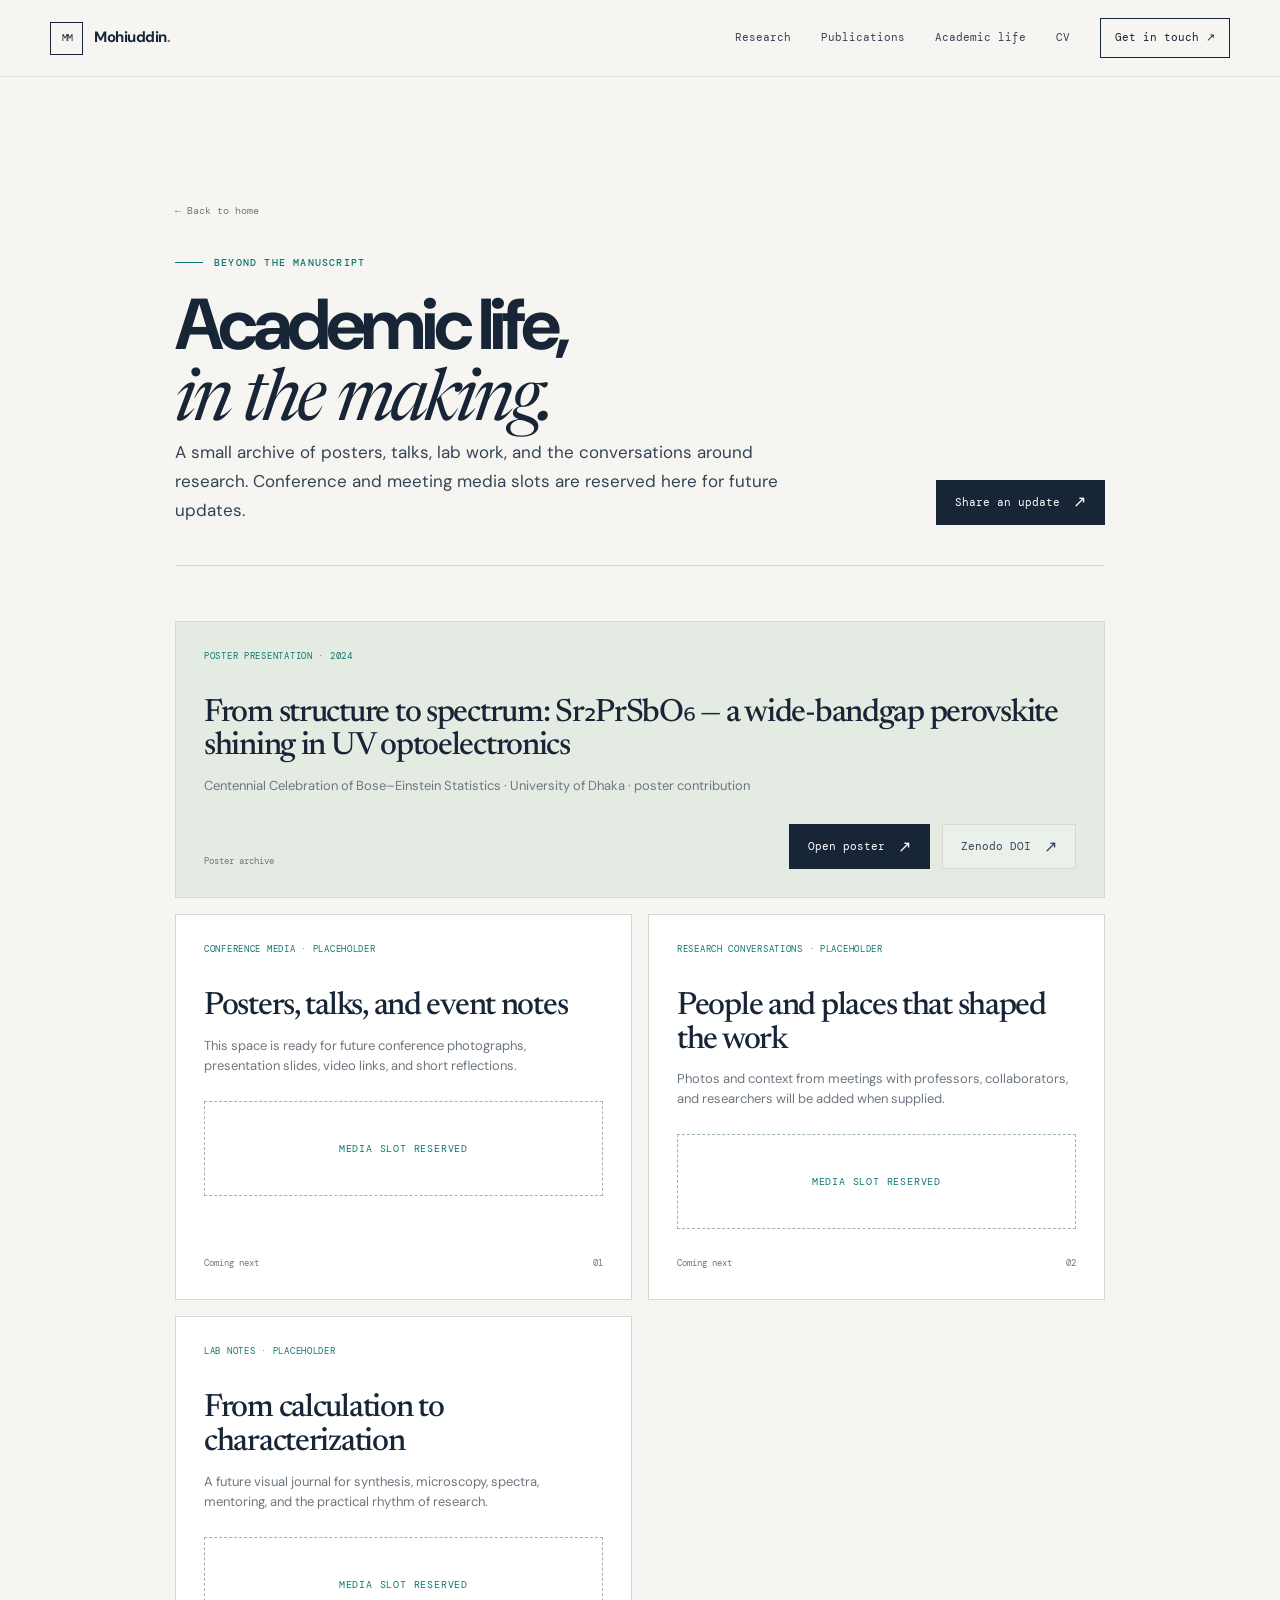
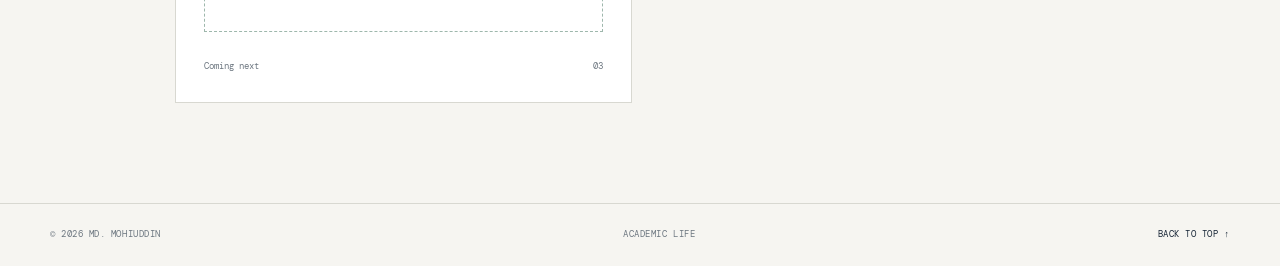
==== academic-life/index.html @ ebc0ea1c "Publish academic personal website" ====
<!doctype html>
<html lang="en">
<head><meta charset="utf-8"><meta name="viewport" content="width=device-width, initial-scale=1"><meta name="description" content="Academic life, poster presentations, talks, and future conference media for Md. Mohiuddin."><title>Academic Life | Md. Mohiuddin</title><link rel="stylesheet" href="../css/style.css"></head>
<body>
  <header class="site-header"><div class="container nav-wrap"><a class="brand" href="../"><span class="brand-mark">MM</span><span class="brand-name">Mohiuddin<span class="brand-dot">.</span></span></a><button class="menu-toggle" type="button" aria-expanded="false" aria-controls="site-nav"><span></span><span></span><span></span><b class="sr-only">Open navigation</b></button><nav id="site-nav" class="site-nav" aria-label="Primary navigation"><a href="../#research">Research</a><a href="../#publications">Publications</a><a href="./">Academic life</a><a href="../cv/">CV</a><a class="nav-contact" href="../#contact">Get in touch <span>↗</span></a></nav></div></header>
  <main class="subpage-container">
    <a class="back-link" href="../">← Back to home</a>
    <header class="subpage-header life-header"><div><p class="eyebrow"><span class="eyebrow-line"></span>Beyond the manuscript</p><div class="deepdive-content"><h1>Academic life,<br><em>in the making.</em></h1></div><p class="section-lead">A small archive of posters, talks, lab work, and the conversations around research. Conference and meeting media slots are reserved here for future updates.</p></div><a class="button button-dark" href="../#contact">Share an update <span>↗</span></a></header>
    <section class="life-archive">
      <article class="archive-card featured"><p class="archive-label">Poster presentation · 2024</p><h2>From structure to spectrum: Sr₂PrSbO₆ — a wide-bandgap perovskite shining in UV optoelectronics</h2><p>Centennial Celebration of Bose–Einstein Statistics · University of Dhaka · poster contribution</p><div class="archive-bottom"><span>Poster archive</span><div class="button-row" style="margin:0"><a class="button button-dark" href="../assets/papers/poster-sr2prsb06.pdf" target="_blank">Open poster <span>↗</span></a><a class="button button-quiet" href="https://doi.org/10.5281/zenodo.17409885" target="_blank" rel="noreferrer">Zenodo DOI <span>↗</span></a></div></div></article>
      <article class="archive-card"><p class="archive-label">Conference media · placeholder</p><h2>Posters, talks, and event notes</h2><p>This space is ready for future conference photographs, presentation slides, video links, and short reflections.</p><div class="placeholder-media">Media slot reserved</div><div class="archive-bottom"><span>Coming next</span><span>01</span></div></article>
      <article class="archive-card"><p class="archive-label">Research conversations · placeholder</p><h2>People and places that shaped the work</h2><p>Photos and context from meetings with professors, collaborators, and researchers will be added when supplied.</p><div class="placeholder-media">Media slot reserved</div><div class="archive-bottom"><span>Coming next</span><span>02</span></div></article>
      <article class="archive-card"><p class="archive-label">Lab notes · placeholder</p><h2>From calculation to characterization</h2><p>A future visual journal for synthesis, microscopy, spectra, mentoring, and the practical rhythm of research.</p><div class="placeholder-media">Media slot reserved</div><div class="archive-bottom"><span>Coming next</span><span>03</span></div></article>
    </section>
  </main>
  <footer class="site-footer"><div class="container footer-wrap"><span>© 2026 Md. Mohiuddin</span><span>Academic life</span><a href="../#top">Back to top ↑</a></div></footer><script src="../js/site.js"></script>
</body></html>
---- css/style.css ----
@import url('https://fonts.googleapis.com/css2?family=DM+Mono:wght@400;500&family=DM+Sans:wght@400;500;600;700&family=Newsreader:opsz,wght@6..72,400;6..72,500;6..72,600&display=swap');

:root{--ink:#172536;--ink-soft:#334457;--paper:#f6f5f1;--white:#fff;--sand:#eee9de;--sage:#e3ebe2;--line:#d8d8d1;--muted:#6d7780;--teal:#0f766e;--teal-soft:#d9ece8;--orange:#bc6337;--blue:#5179a9;--serif:'Newsreader',Georgia,serif;--sans:'DM Sans',Arial,sans-serif;--mono:'DM Mono',monospace;--max:1180px;--ease:cubic-bezier(.2,.8,.2,1)}
*{box-sizing:border-box;margin:0;padding:0}html{scroll-behavior:smooth;background:var(--paper)}body{font-family:var(--sans);color:var(--ink);line-height:1.55;background:var(--paper);overflow-x:hidden}img{display:block;max-width:100%}a{color:inherit}button{font:inherit}.container{width:min(var(--max),calc(100% - 56px));margin-inline:auto}.sr-only{position:absolute;width:1px;height:1px;padding:0;margin:-1px;overflow:hidden;clip:rect(0,0,0,0);white-space:nowrap;border:0}.site-noise{position:fixed;inset:0;pointer-events:none;opacity:.024;z-index:10;background-image:url("data:image/svg+xml,%3Csvg viewBox='0 0 160 160' xmlns='http://www.w3.org/2000/svg'%3E%3Cfilter id='n'%3E%3CfeTurbulence type='fractalNoise' baseFrequency='.85' numOctaves='2' stitchTiles='stitch'/%3E%3C/filter%3E%3Crect width='100%25' height='100%25' filter='url(%23n)' opacity='.24'/%3E%3C/svg%3E")}
.site-header{position:sticky;top:0;z-index:20;background:rgba(246,245,241,.88);backdrop-filter:blur(16px);border-bottom:1px solid rgba(23,37,54,.1)}.nav-wrap{height:76px;display:flex;align-items:center;justify-content:space-between}.brand{display:inline-flex;align-items:center;gap:11px;text-decoration:none}.brand-mark{display:grid;place-items:center;width:33px;height:33px;border:1px solid var(--ink);font-family:var(--mono);font-size:10px;letter-spacing:-1px}.brand-name{font-size:15px;font-weight:700;letter-spacing:-.03em}.brand-dot{color:var(--orange)}.site-nav{display:flex;align-items:center;gap:30px;font-family:var(--mono);font-size:11px;color:var(--ink-soft)}.site-nav a{text-decoration:none;transition:color .2s ease}.site-nav a:hover{color:var(--teal)}.site-nav .nav-contact{padding:10px 14px;border:1px solid var(--ink);color:var(--ink);background:transparent}.site-nav .nav-contact:hover{background:var(--ink);color:var(--white)}.menu-toggle{display:none;background:none;border:0;width:35px;height:35px;cursor:pointer}.menu-toggle span{display:block;width:20px;height:1px;background:var(--ink);margin:5px auto}
.section-pad{padding:120px 0}.hero{padding-top:92px;padding-bottom:90px;min-height:calc(100vh - 76px);display:flex;align-items:center;background:radial-gradient(circle at 75% 20%,rgba(15,118,110,.09),transparent 31%),var(--paper)}.hero-grid{display:grid;grid-template-columns:minmax(0,1.08fr) minmax(340px,.75fr);gap:100px;align-items:center}.eyebrow{display:flex;align-items:center;gap:11px;font-family:var(--mono);font-size:10px;letter-spacing:.12em;text-transform:uppercase;color:var(--teal);font-weight:500}.eyebrow-line{display:inline-block;width:28px;height:1px;background:currentColor}.hero h1{font-size:clamp(52px,6.5vw,92px);line-height:.96;letter-spacing:-.065em;font-weight:600;margin:23px 0 28px;max-width:730px}.hero h1 em,.section-intro h2 em,.section-heading h2 em,.result-copy h2 em,.life-copy h2 em,.contact-card h2 em,.deepdive-content h1 em{font-family:var(--serif);font-weight:400;letter-spacing:-.05em}.hero-lead{font-size:18px;line-height:1.7;color:var(--ink-soft);max-width:610px}.availability{display:flex;align-items:center;gap:9px;margin-top:23px;font-family:var(--mono);font-size:11px;color:var(--teal);max-width:600px}.status-dot{width:7px;height:7px;border-radius:50%;background:var(--teal);box-shadow:0 0 0 5px var(--teal-soft);margin-left:4px}.button-row{display:flex;gap:12px;align-items:center;flex-wrap:wrap;margin-top:35px}.button{display:inline-flex;align-items:center;justify-content:center;gap:13px;padding:13px 18px;border:1px solid transparent;text-decoration:none;font-family:var(--mono);font-size:11px;transition:all .25s var(--ease);cursor:pointer}.button span{font-size:16px;line-height:0}.button-dark{background:var(--ink);color:var(--white);border-color:var(--ink)}.button-dark:hover{background:var(--teal);border-color:var(--teal);transform:translateY(-2px)}.button-quiet{border-color:var(--line);color:var(--ink-soft);background:rgba(255,255,255,.25)}.button-quiet:hover{border-color:var(--ink);transform:translateY(-2px)}.button-outline-light{border-color:rgba(255,255,255,.45);color:#fff}.button-outline-light:hover{background:#fff;color:var(--ink)}.hero-footnote{margin-top:54px;display:flex;align-items:center;gap:12px;font-family:var(--mono);font-size:10px;color:var(--muted);max-width:550px}.hero-footnote>span:first-child{color:var(--orange)}.rule{height:1px;width:48px;background:var(--line)}.hero-visual{position:relative;max-width:410px;justify-self:end}.portrait-frame{position:relative;padding:16px 16px 0;background:var(--sand);transform:rotate(2deg);box-shadow:24px 24px 0 rgba(188,99,55,.12)}.portrait-frame img{width:100%;aspect-ratio:4/5;object-fit:cover;object-position:50% 25%;filter:saturate(.78);mix-blend-mode:multiply}.portrait-kicker{position:absolute;top:0;left:0;right:0;height:43px;padding:13px 16px;display:flex;justify-content:space-between;align-items:center;font-family:var(--mono);font-size:10px;color:var(--ink-soft)}.portrait-caption{display:flex;justify-content:space-between;align-items:baseline;gap:15px;padding:18px 2px 19px;color:var(--ink)}.portrait-caption strong{font-family:var(--serif);font-weight:500;font-size:25px;letter-spacing:-.04em}.portrait-caption span{font-family:var(--mono);font-size:9px;color:var(--muted);text-transform:uppercase;letter-spacing:.08em}.hero-stamp{position:absolute;right:-42px;bottom:26px;display:flex;flex-direction:column;gap:5px;padding:13px 11px;border:1px solid var(--ink);background:var(--paper);font-family:var(--mono);font-size:9px;line-height:1.2;transform:rotate(-7deg)}
.proof-strip{border-top:1px solid var(--line);border-bottom:1px solid var(--line);background:#f0efe9}.proof-grid{display:grid;grid-template-columns:repeat(4,1fr)}.proof-item{min-height:116px;padding:25px 18px;display:flex;align-items:center;gap:16px;border-right:1px solid var(--line)}.proof-item:first-child{border-left:1px solid var(--line)}.proof-item strong{font-family:var(--serif);font-size:37px;font-weight:500;letter-spacing:-.06em;color:var(--orange)}.proof-item span{font-family:var(--mono);font-size:10px;line-height:1.55;text-transform:uppercase;letter-spacing:.04em;color:var(--muted)}
.section-paper{background:var(--paper)}.section-intro{display:grid;grid-template-columns:.44fr 1fr;gap:40px;align-items:start}.section-intro h2,.section-heading h2,.result-copy h2,.life-copy h2,.contact-card h2{font-size:clamp(39px,4.7vw,64px);line-height:.98;letter-spacing:-.065em;font-weight:600;margin-bottom:26px}.section-lead{font-size:17px;line-height:1.7;color:var(--ink-soft);max-width:650px}.focus-grid{display:grid;grid-template-columns:1.2fr .9fr .9fr;gap:16px;margin-top:60px}.focus-card{position:relative;min-height:360px;padding:27px;background:var(--white);border:1px solid var(--line);display:flex;flex-direction:column;justify-content:space-between;overflow:hidden;transition:transform .3s var(--ease),box-shadow .3s ease}.focus-card:hover,.publication-card:hover,.life-card:hover{transform:translateY(-5px);box-shadow:0 18px 40px rgba(23,37,54,.08)}.focus-card-wide{background:var(--teal-soft);grid-column:span 1}.focus-card-sage{background:var(--sage)}.focus-index{font-family:var(--mono);font-size:10px;color:var(--orange)}.card-kicker{font-family:var(--mono);font-size:10px;letter-spacing:.08em;text-transform:uppercase;color:var(--teal);margin-bottom:13px}.focus-card h3{font-family:var(--serif);font-size:31px;line-height:1.03;letter-spacing:-.04em;font-weight:500;max-width:410px;margin-bottom:18px}.focus-card p:not(.card-kicker){font-size:14px;line-height:1.65;color:var(--ink-soft);max-width:410px}.text-link{display:inline-flex;align-items:center;gap:10px;width:max-content;margin-top:25px;font-family:var(--mono);font-size:10px;color:var(--ink);text-decoration:none;border-bottom:1px solid var(--ink);padding-bottom:5px}.text-link span{font-size:14px}.text-link:hover{color:var(--teal);border-color:var(--teal)}.focus-orbit{position:absolute;right:-15px;bottom:-20px;width:170px;height:170px;border:1px solid rgba(15,118,110,.35);border-radius:50%;font-family:var(--mono);font-size:10px;color:var(--teal)}.focus-orbit:before,.focus-orbit:after{content:'';position:absolute;inset:22px;border:1px dashed rgba(15,118,110,.4);border-radius:50%}.focus-orbit:after{inset:50px}.focus-orbit span{position:absolute}.focus-orbit span:nth-child(1){top:25px;left:16px}.focus-orbit span:nth-child(2){right:12px;top:74px}.focus-orbit span:nth-child(3){bottom:23px;left:28px}
.section-ink{background:var(--ink);color:#f5f4ef}.eyebrow-light{color:#9ed6cb}.section-heading{display:flex;align-items:end;justify-content:space-between;gap:30px}.publication-grid{display:grid;grid-template-columns:1.15fr .85fr;gap:17px;margin-top:60px}.publication-card{background:#24374b;border:1px solid rgba(255,255,255,.14);transition:transform .3s var(--ease),box-shadow .3s ease;overflow:hidden;display:flex;flex-direction:column}.publication-card-featured{grid-row:span 2}.pub-image{position:relative;background:#e8ece7;min-height:220px;display:flex;align-items:center;justify-content:center;overflow:hidden}.pub-image img{width:100%;height:100%;object-fit:cover;max-height:310px}.pub-image-tall img{object-position:center 57%}.pub-status{position:absolute;top:14px;right:14px;padding:7px 9px;color:var(--ink);background:#c9e9df;border:1px solid rgba(23,37,54,.16);font-family:var(--mono);font-size:9px;text-transform:uppercase;letter-spacing:.06em}.pub-status-blue{background:#d5e3f2}.pub-status-amber{background:#f0dcc6}.pub-body{padding:25px 26px 27px;display:flex;flex-direction:column;flex:1}.section-ink .card-kicker{color:#9ed6cb}.publication-card h3{font-family:var(--serif);font-size:30px;line-height:1.08;letter-spacing:-.04em;font-weight:500;color:#fff;margin-bottom:14px}.publication-card:not(.publication-card-featured) h3{font-size:25px}.publication-card p:not(.card-kicker){font-size:13px;line-height:1.65;color:#b5c3ce}.pub-meta{display:flex;align-items:center;justify-content:space-between;gap:18px;margin-top:auto;padding-top:22px;font-family:var(--mono);font-size:9px;color:#9eabb8;text-transform:uppercase;letter-spacing:.06em}.pub-meta a{color:#d8f0e9;text-decoration:none}.pub-meta a span{font-size:13px}.publication-card-compact{grid-column:span 1;display:grid;grid-template-columns:90px 1fr;align-items:stretch;background:#1d3044}.publication-card-compact .pub-number{font-family:var(--serif);font-size:65px;color:rgba(216,240,233,.7);display:grid;place-items:center;border-right:1px solid rgba(255,255,255,.1)}.publication-card-compact .pub-body{padding:25px}.publication-card-compact h3{font-size:23px}.publication-card-compact .pub-meta{padding-top:12px}
.result-section{border-bottom:1px solid var(--line)}.result-grid{display:grid;grid-template-columns:.85fr 1.15fr;gap:85px;align-items:center}.result-copy h2{margin-top:22px}.metric-grid{display:grid;grid-template-columns:repeat(3,1fr);gap:15px;margin:38px 0 5px;padding-top:23px;border-top:1px solid var(--line)}.metric-grid strong{display:block;font-family:var(--serif);font-size:35px;line-height:1;color:var(--teal);letter-spacing:-.06em}.metric-grid span{display:block;margin-top:8px;font-family:var(--mono);font-size:9px;line-height:1.45;text-transform:uppercase;color:var(--muted)}.result-figure{margin:0;background:#ebf1eb;border:1px solid var(--line);padding:25px 25px 20px}.image-button{position:relative;border:0;background:transparent;display:block;width:100%;cursor:zoom-in}.image-button img{width:100%;height:auto}.zoom-label{position:absolute;right:10px;bottom:10px;padding:7px 9px;background:rgba(246,245,241,.9);font-family:var(--mono);font-size:9px;color:var(--ink)}.result-figure figcaption{font-family:var(--mono);font-size:9px;line-height:1.5;color:var(--muted);margin-top:16px}.result-figure figcaption span{color:var(--teal)}
.section-sand{background:var(--sand)}.life-grid{display:grid;grid-template-columns:1fr 1fr;gap:100px;align-items:center}.life-copy h2{margin-top:22px}.life-card{background:var(--white);border:1px solid var(--line);padding:30px;transition:transform .3s var(--ease),box-shadow .3s ease}.life-card-top{display:flex;justify-content:space-between;align-items:center;font-family:var(--mono);font-size:10px;text-transform:uppercase;color:var(--muted);letter-spacing:.07em}.life-date{color:var(--orange)}.life-card h3{font-family:var(--serif);font-weight:500;letter-spacing:-.04em;font-size:33px;line-height:1.03;margin:36px 0 15px}.life-card>p{font-size:13px;color:var(--ink-soft)}.life-placeholder{display:flex;align-items:center;gap:15px;margin:32px 0 21px;padding:19px;background:var(--sage);border:1px dashed #a9c5b6}.life-placeholder>span{font-family:var(--serif);font-size:26px;color:var(--teal)}.life-placeholder strong,.life-placeholder small{display:block}.life-placeholder strong{font-family:var(--mono);font-size:11px;text-transform:uppercase}.life-placeholder small{font-size:11px;color:var(--muted);margin-top:4px}
.contact-section{padding-top:100px;padding-bottom:120px;background:var(--paper)}.contact-card{text-align:center;max-width:840px;margin-inline:auto}.contact-card .eyebrow{justify-content:center}.contact-card h2{margin:22px 0 25px}.contact-card>p:not(.eyebrow){font-size:17px;line-height:1.7;color:var(--ink-soft);max-width:650px;margin-inline:auto}.contact-actions{justify-content:center;margin-top:32px}.contact-links{display:flex;justify-content:center;align-items:center;gap:12px;margin-top:35px;font-family:var(--mono);font-size:10px;color:var(--muted)}.contact-links a{text-decoration:none;border-bottom:1px solid transparent}.contact-links a:hover{border-color:var(--ink);color:var(--ink)}.site-footer{border-top:1px solid var(--line);background:var(--paper)}.footer-wrap{display:flex;justify-content:space-between;gap:18px;padding:24px 0;font-family:var(--mono);font-size:9px;color:var(--muted);text-transform:uppercase;letter-spacing:.06em}.footer-wrap a{text-decoration:none;color:var(--ink)}
.reveal{opacity:0;transform:translateY(18px);transition:opacity .7s var(--ease),transform .7s var(--ease)}.reveal.is-visible{opacity:1;transform:none}.reveal-delay{transition-delay:.12s}.reveal-delay-1{transition-delay:.08s}.reveal-delay-2{transition-delay:.15s}.reveal-delay-3{transition-delay:.22s}.lightbox{position:fixed;inset:0;z-index:50;background:rgba(15,27,39,.92);display:grid;place-items:center;padding:30px}.lightbox[hidden]{display:none}.lightbox figure{max-width:min(1100px,95vw);max-height:92vh}.lightbox img{max-height:82vh;width:auto;max-width:100%;margin:auto}.lightbox figcaption{font-family:var(--mono);font-size:10px;color:#d7e7e1;margin-top:12px;text-align:center}.lightbox-close{position:absolute;top:18px;right:24px;border:0;background:none;color:white;font-size:36px;font-weight:300;cursor:pointer}
.subpage-container{width:min(930px,calc(100% - 56px));margin:0 auto;padding:120px 0 100px}.subpage-header{margin-bottom:55px;border-bottom:1px solid var(--line);padding-bottom:40px}.back-link{display:inline-flex;gap:8px;align-items:center;font-family:var(--mono);font-size:10px;text-decoration:none;color:var(--muted);margin-bottom:36px}.back-link:hover{color:var(--teal)}.deepdive-content{font-size:17px;line-height:1.75;color:var(--ink-soft)}.deepdive-content h1{font-size:clamp(44px,6vw,72px);line-height:.98;letter-spacing:-.07em;color:var(--ink);margin:20px 0}.deepdive-content h2{font-family:var(--serif);font-size:38px;line-height:1.05;letter-spacing:-.04em;color:var(--ink);font-weight:500;margin:65px 0 18px}.deepdive-content h3{font-family:var(--mono);font-size:12px;text-transform:uppercase;letter-spacing:.09em;color:var(--teal);margin:42px 0 13px}.deepdive-content p{margin-bottom:20px}.deepdive-content ul{padding-left:22px;margin:18px 0 30px}.deepdive-content li{margin-bottom:8px}.deepdive-content strong{color:var(--ink)}.paper-meta{display:flex;flex-wrap:wrap;gap:8px;margin-top:25px}.paper-meta span{padding:8px 11px;font-family:var(--mono);font-size:9px;text-transform:uppercase;letter-spacing:.06em;border:1px solid var(--line);color:var(--muted)}.paper-abstract{padding:28px 30px;background:var(--sage);border-left:3px solid var(--teal);margin:36px 0 50px;color:var(--ink-soft)}.paper-abstract p{margin:0;font-size:16px}.paper-figure{margin:38px 0;background:var(--white);border:1px solid var(--line);padding:20px}.paper-figure img{width:100%;max-height:670px;object-fit:contain;background:#f9faf8}.paper-figure figcaption{font-family:var(--mono);font-size:10px;line-height:1.6;color:var(--muted);padding:16px 3px 2px}.paper-figure figcaption strong{color:var(--teal);font-weight:500}.highlight-grid{display:grid;grid-template-columns:repeat(3,1fr);gap:12px;margin:28px 0}.highlight{padding:20px;background:var(--paper);border:1px solid var(--line)}.highlight strong{display:block;font-family:var(--serif);font-size:34px;line-height:1;color:var(--orange);letter-spacing:-.06em}.highlight span{display:block;font-family:var(--mono);font-size:9px;line-height:1.45;color:var(--muted);margin-top:8px;text-transform:uppercase}.paper-actions{display:flex;gap:10px;flex-wrap:wrap;margin:30px 0 60px}.section-note{font-family:var(--mono);font-size:10px;color:var(--muted);border-top:1px solid var(--line);padding-top:16px}
.publication-list{display:grid;gap:14px}.publication-row{display:grid;grid-template-columns:82px 1fr;gap:25px;padding:25px;background:var(--white);border:1px solid var(--line)}.publication-row .row-number{font-family:var(--serif);font-size:48px;color:var(--orange);line-height:1}.publication-row h2{font-family:var(--serif);font-size:29px;line-height:1.08;letter-spacing:-.04em;font-weight:500;margin-bottom:10px}.publication-row p{font-size:13px;color:var(--muted)}.publication-row .row-links{display:flex;gap:17px;flex-wrap:wrap;margin-top:18px;font-family:var(--mono);font-size:9px;text-transform:uppercase;color:var(--teal)}.publication-row a{text-decoration:none}.publication-row a:hover{text-decoration:underline}
.life-header{display:flex;justify-content:space-between;gap:40px;align-items:end}.life-header h1{margin-bottom:0}.life-archive{display:grid;grid-template-columns:1fr 1fr;gap:16px}.archive-card{padding:28px;background:var(--white);border:1px solid var(--line);min-height:240px;display:flex;flex-direction:column}.archive-card.featured{grid-column:span 2;background:var(--sage)}.archive-card .archive-label{font-family:var(--mono);font-size:9px;text-transform:uppercase;color:var(--teal);letter-spacing:.08em}.archive-card h2{font-family:var(--serif);font-weight:500;font-size:32px;line-height:1.05;letter-spacing:-.04em;margin:33px 0 12px}.archive-card p{font-size:13px;color:var(--muted)}.archive-card .archive-bottom{margin-top:auto;padding-top:28px;display:flex;justify-content:space-between;align-items:end;font-family:var(--mono);font-size:9px;color:var(--muted)}.placeholder-media{display:grid;place-items:center;min-height:95px;margin-top:25px;border:1px dashed #9eb7ac;background:rgba(255,255,255,.34);color:var(--teal);font-family:var(--mono);font-size:10px;text-transform:uppercase;letter-spacing:.08em}
@media(max-width:900px){.hero-grid{gap:55px}.focus-grid{grid-template-columns:1fr 1fr}.focus-card-wide{grid-column:span 2}.result-grid{gap:45px}.life-grid{gap:45px}.section-intro{grid-template-columns:1fr}.section-intro .eyebrow{margin-bottom:22px}}
@media(max-width:700px){.container,.subpage-container{width:min(100% - 34px,930px)}.nav-wrap{height:66px}.menu-toggle{display:block;z-index:22}.site-nav{position:absolute;top:66px;left:0;right:0;display:none;padding:12px 17px 20px;background:rgba(246,245,241,.98);border-bottom:1px solid var(--line);flex-direction:column;align-items:stretch;gap:0}.site-nav.is-open{display:flex}.site-nav a{padding:15px 5px;border-bottom:1px solid var(--line)}.site-nav .nav-contact{text-align:center;margin-top:12px}.hero{padding-top:70px;min-height:auto}.hero-grid{grid-template-columns:1fr;gap:50px}.hero h1{font-size:clamp(49px,14vw,78px)}.hero-lead,.section-lead{font-size:15px}.hero-footnote{margin-top:40px}.hero-visual{justify-self:center;width:min(100%,360px);margin-right:20px}.hero-stamp{right:-20px}.proof-grid{grid-template-columns:1fr 1fr}.proof-item{min-height:95px;padding:16px 12px;gap:11px}.proof-item:first-child{border-left:0}.proof-item:nth-child(odd){border-left:1px solid var(--line)}.proof-item:nth-child(n+3){border-top:1px solid var(--line)}.proof-item strong{font-size:30px}.proof-item span{font-size:8px}.section-pad{padding:80px 0}.section-intro h2,.section-heading h2,.result-copy h2,.life-copy h2,.contact-card h2{font-size:43px}.focus-grid,.publication-grid,.result-grid,.life-grid{grid-template-columns:1fr}.focus-card-wide,.publication-card-featured,.publication-card-compact{grid-column:auto;grid-row:auto}.focus-card{min-height:300px}.section-heading{align-items:start;flex-direction:column}.publication-card h3,.publication-card:not(.publication-card-featured) h3{font-size:27px}.publication-card-compact{display:flex}.publication-card-compact .pub-number{display:none}.result-figure{padding:12px}.metric-grid strong{font-size:30px}.life-card h3{font-size:28px}.contact-actions{flex-direction:column}.contact-actions .button{width:100%}.contact-links{flex-wrap:wrap;justify-content:flex-start}.footer-wrap{flex-direction:column;gap:10px}.subpage-container{padding-top:80px}.subpage-header{margin-bottom:35px}.deepdive-content h1{font-size:48px}.deepdive-content h2{font-size:33px;margin-top:50px}.highlight-grid{grid-template-columns:1fr}.publication-row{grid-template-columns:1fr;gap:10px}.publication-row h2{font-size:26px}.life-header{display:block}.life-header .button{margin-top:25px}.life-archive{grid-template-columns:1fr}.archive-card.featured{grid-column:auto}.archive-card h2{font-size:28px}}
@media(prefers-reduced-motion:reduce){*,*::before,*::after{scroll-behavior:auto!important;animation-duration:.01ms!important;animation-iteration-count:1!important;transition-duration:.01ms!important}.reveal{opacity:1;transform:none}}
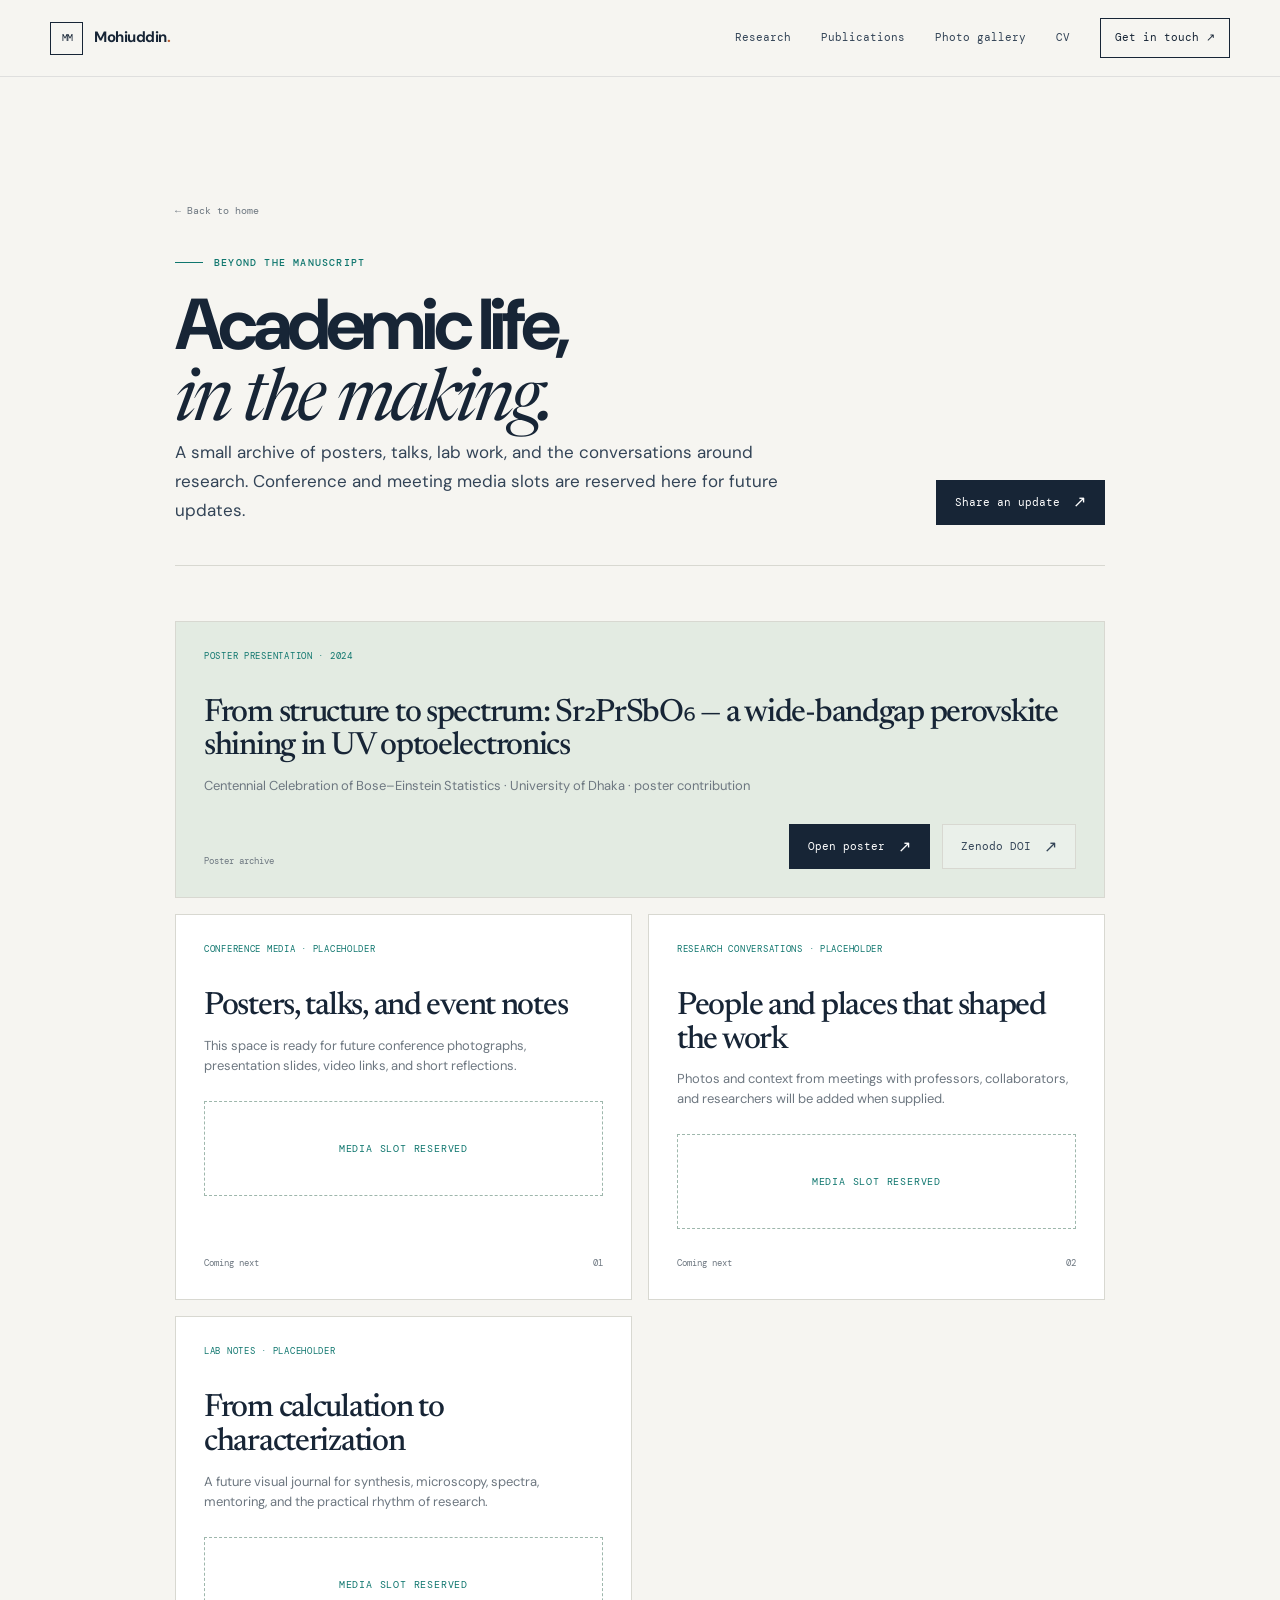
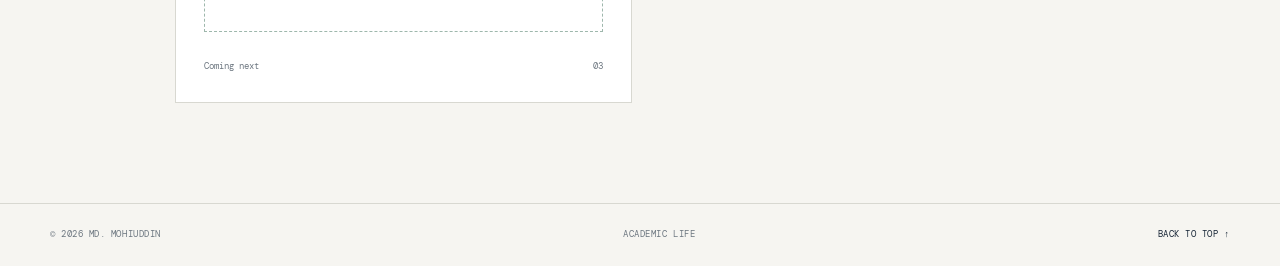
==== commit 3ca014d1: "Add photo gallery and update published paper" ====
--- a/academic-life/index.html
+++ b/academic-life/index.html
@@ -2,7 +2,7 @@
 <html lang="en">
 <head><meta charset="utf-8"><meta name="viewport" content="width=device-width, initial-scale=1"><meta name="description" content="Academic life, poster presentations, talks, and future conference media for Md. Mohiuddin."><title>Academic Life | Md. Mohiuddin</title><link rel="stylesheet" href="../css/style.css"></head>
 <body>
-  <header class="site-header"><div class="container nav-wrap"><a class="brand" href="../"><span class="brand-mark">MM</span><span class="brand-name">Mohiuddin<span class="brand-dot">.</span></span></a><button class="menu-toggle" type="button" aria-expanded="false" aria-controls="site-nav"><span></span><span></span><span></span><b class="sr-only">Open navigation</b></button><nav id="site-nav" class="site-nav" aria-label="Primary navigation"><a href="../#research">Research</a><a href="../#publications">Publications</a><a href="./">Academic life</a><a href="../cv/">CV</a><a class="nav-contact" href="../#contact">Get in touch <span>↗</span></a></nav></div></header>
+  <header class="site-header"><div class="container nav-wrap"><a class="brand" href="../"><span class="brand-mark">MM</span><span class="brand-name">Mohiuddin<span class="brand-dot">.</span></span></a><button class="menu-toggle" type="button" aria-expanded="false" aria-controls="site-nav"><span></span><span></span><span></span><b class="sr-only">Open navigation</b></button><nav id="site-nav" class="site-nav" aria-label="Primary navigation"><a href="../#research">Research</a><a href="../#publications">Publications</a><a href="../gallery/">Photo gallery</a><a href="../cv/">CV</a><a class="nav-contact" href="../#contact">Get in touch <span>↗</span></a></nav></div></header>
   <main class="subpage-container">
     <a class="back-link" href="../">← Back to home</a>
     <header class="subpage-header life-header"><div><p class="eyebrow"><span class="eyebrow-line"></span>Beyond the manuscript</p><div class="deepdive-content"><h1>Academic life,<br><em>in the making.</em></h1></div><p class="section-lead">A small archive of posters, talks, lab work, and the conversations around research. Conference and meeting media slots are reserved here for future updates.</p></div><a class="button button-dark" href="../#contact">Share an update <span>↗</span></a></header>
--- a/css/style.css
+++ b/css/style.css
@@ -14,6 +14,7 @@
 .subpage-container{width:min(930px,calc(100% - 56px));margin:0 auto;padding:120px 0 100px}.subpage-header{margin-bottom:55px;border-bottom:1px solid var(--line);padding-bottom:40px}.back-link{display:inline-flex;gap:8px;align-items:center;font-family:var(--mono);font-size:10px;text-decoration:none;color:var(--muted);margin-bottom:36px}.back-link:hover{color:var(--teal)}.deepdive-content{font-size:17px;line-height:1.75;color:var(--ink-soft)}.deepdive-content h1{font-size:clamp(44px,6vw,72px);line-height:.98;letter-spacing:-.07em;color:var(--ink);margin:20px 0}.deepdive-content h2{font-family:var(--serif);font-size:38px;line-height:1.05;letter-spacing:-.04em;color:var(--ink);font-weight:500;margin:65px 0 18px}.deepdive-content h3{font-family:var(--mono);font-size:12px;text-transform:uppercase;letter-spacing:.09em;color:var(--teal);margin:42px 0 13px}.deepdive-content p{margin-bottom:20px}.deepdive-content ul{padding-left:22px;margin:18px 0 30px}.deepdive-content li{margin-bottom:8px}.deepdive-content strong{color:var(--ink)}.paper-meta{display:flex;flex-wrap:wrap;gap:8px;margin-top:25px}.paper-meta span{padding:8px 11px;font-family:var(--mono);font-size:9px;text-transform:uppercase;letter-spacing:.06em;border:1px solid var(--line);color:var(--muted)}.paper-abstract{padding:28px 30px;background:var(--sage);border-left:3px solid var(--teal);margin:36px 0 50px;color:var(--ink-soft)}.paper-abstract p{margin:0;font-size:16px}.paper-figure{margin:38px 0;background:var(--white);border:1px solid var(--line);padding:20px}.paper-figure img{width:100%;max-height:670px;object-fit:contain;background:#f9faf8}.paper-figure figcaption{font-family:var(--mono);font-size:10px;line-height:1.6;color:var(--muted);padding:16px 3px 2px}.paper-figure figcaption strong{color:var(--teal);font-weight:500}.highlight-grid{display:grid;grid-template-columns:repeat(3,1fr);gap:12px;margin:28px 0}.highlight{padding:20px;background:var(--paper);border:1px solid var(--line)}.highlight strong{display:block;font-family:var(--serif);font-size:34px;line-height:1;color:var(--orange);letter-spacing:-.06em}.highlight span{display:block;font-family:var(--mono);font-size:9px;line-height:1.45;color:var(--muted);margin-top:8px;text-transform:uppercase}.paper-actions{display:flex;gap:10px;flex-wrap:wrap;margin:30px 0 60px}.section-note{font-family:var(--mono);font-size:10px;color:var(--muted);border-top:1px solid var(--line);padding-top:16px}
 .publication-list{display:grid;gap:14px}.publication-row{display:grid;grid-template-columns:82px 1fr;gap:25px;padding:25px;background:var(--white);border:1px solid var(--line)}.publication-row .row-number{font-family:var(--serif);font-size:48px;color:var(--orange);line-height:1}.publication-row h2{font-family:var(--serif);font-size:29px;line-height:1.08;letter-spacing:-.04em;font-weight:500;margin-bottom:10px}.publication-row p{font-size:13px;color:var(--muted)}.publication-row .row-links{display:flex;gap:17px;flex-wrap:wrap;margin-top:18px;font-family:var(--mono);font-size:9px;text-transform:uppercase;color:var(--teal)}.publication-row a{text-decoration:none}.publication-row a:hover{text-decoration:underline}
 .life-header{display:flex;justify-content:space-between;gap:40px;align-items:end}.life-header h1{margin-bottom:0}.life-archive{display:grid;grid-template-columns:1fr 1fr;gap:16px}.archive-card{padding:28px;background:var(--white);border:1px solid var(--line);min-height:240px;display:flex;flex-direction:column}.archive-card.featured{grid-column:span 2;background:var(--sage)}.archive-card .archive-label{font-family:var(--mono);font-size:9px;text-transform:uppercase;color:var(--teal);letter-spacing:.08em}.archive-card h2{font-family:var(--serif);font-weight:500;font-size:32px;line-height:1.05;letter-spacing:-.04em;margin:33px 0 12px}.archive-card p{font-size:13px;color:var(--muted)}.archive-card .archive-bottom{margin-top:auto;padding-top:28px;display:flex;justify-content:space-between;align-items:end;font-family:var(--mono);font-size:9px;color:var(--muted)}.placeholder-media{display:grid;place-items:center;min-height:95px;margin-top:25px;border:1px dashed #9eb7ac;background:rgba(255,255,255,.34);color:var(--teal);font-family:var(--mono);font-size:10px;text-transform:uppercase;letter-spacing:.08em}
+.gallery-intro{display:grid;grid-template-columns:1.1fr .9fr;gap:70px;align-items:end}.gallery-intro .section-lead{padding-bottom:5px}.gallery-grid{display:grid;grid-template-columns:repeat(3,1fr);gap:15px}.gallery-card{margin:0;background:var(--white);border:1px solid var(--line);overflow:hidden;transition:transform .3s var(--ease),box-shadow .3s ease}.gallery-card:hover{transform:translateY(-4px);box-shadow:0 16px 35px rgba(23,37,54,.1)}.gallery-card .image-button{background:#e8ece7;overflow:hidden}.gallery-card .image-button img{width:100%;height:285px;object-fit:cover;transition:transform .5s var(--ease)}.gallery-card:hover .image-button img{transform:scale(1.03)}.gallery-card-featured{grid-column:span 1}.gallery-card-featured .image-button img{height:390px}.gallery-card figcaption{padding:15px 17px 17px;font-family:var(--mono);font-size:9px;line-height:1.55;color:var(--muted);text-transform:uppercase;letter-spacing:.05em}.gallery-card figcaption strong{display:block;color:var(--ink);font-size:10px;font-weight:500;margin-bottom:4px}.gallery-card figcaption span{display:block}.gallery-page .zoom-label{opacity:0;transition:opacity .25s ease}.gallery-card:hover .zoom-label,.gallery-card:focus-within .zoom-label{opacity:1}
 @media(max-width:900px){.hero-grid{gap:55px}.focus-grid{grid-template-columns:1fr 1fr}.focus-card-wide{grid-column:span 2}.result-grid{gap:45px}.life-grid{gap:45px}.section-intro{grid-template-columns:1fr}.section-intro .eyebrow{margin-bottom:22px}}
-@media(max-width:700px){.container,.subpage-container{width:min(100% - 34px,930px)}.nav-wrap{height:66px}.menu-toggle{display:block;z-index:22}.site-nav{position:absolute;top:66px;left:0;right:0;display:none;padding:12px 17px 20px;background:rgba(246,245,241,.98);border-bottom:1px solid var(--line);flex-direction:column;align-items:stretch;gap:0}.site-nav.is-open{display:flex}.site-nav a{padding:15px 5px;border-bottom:1px solid var(--line)}.site-nav .nav-contact{text-align:center;margin-top:12px}.hero{padding-top:70px;min-height:auto}.hero-grid{grid-template-columns:1fr;gap:50px}.hero h1{font-size:clamp(49px,14vw,78px)}.hero-lead,.section-lead{font-size:15px}.hero-footnote{margin-top:40px}.hero-visual{justify-self:center;width:min(100%,360px);margin-right:20px}.hero-stamp{right:-20px}.proof-grid{grid-template-columns:1fr 1fr}.proof-item{min-height:95px;padding:16px 12px;gap:11px}.proof-item:first-child{border-left:0}.proof-item:nth-child(odd){border-left:1px solid var(--line)}.proof-item:nth-child(n+3){border-top:1px solid var(--line)}.proof-item strong{font-size:30px}.proof-item span{font-size:8px}.section-pad{padding:80px 0}.section-intro h2,.section-heading h2,.result-copy h2,.life-copy h2,.contact-card h2{font-size:43px}.focus-grid,.publication-grid,.result-grid,.life-grid{grid-template-columns:1fr}.focus-card-wide,.publication-card-featured,.publication-card-compact{grid-column:auto;grid-row:auto}.focus-card{min-height:300px}.section-heading{align-items:start;flex-direction:column}.publication-card h3,.publication-card:not(.publication-card-featured) h3{font-size:27px}.publication-card-compact{display:flex}.publication-card-compact .pub-number{display:none}.result-figure{padding:12px}.metric-grid strong{font-size:30px}.life-card h3{font-size:28px}.contact-actions{flex-direction:column}.contact-actions .button{width:100%}.contact-links{flex-wrap:wrap;justify-content:flex-start}.footer-wrap{flex-direction:column;gap:10px}.subpage-container{padding-top:80px}.subpage-header{margin-bottom:35px}.deepdive-content h1{font-size:48px}.deepdive-content h2{font-size:33px;margin-top:50px}.highlight-grid{grid-template-columns:1fr}.publication-row{grid-template-columns:1fr;gap:10px}.publication-row h2{font-size:26px}.life-header{display:block}.life-header .button{margin-top:25px}.life-archive{grid-template-columns:1fr}.archive-card.featured{grid-column:auto}.archive-card h2{font-size:28px}}
+@media(max-width:700px){.container,.subpage-container{width:min(100% - 34px,930px)}.nav-wrap{height:66px}.menu-toggle{display:block;z-index:22}.site-nav{position:absolute;top:66px;left:0;right:0;display:none;padding:12px 17px 20px;background:rgba(246,245,241,.98);border-bottom:1px solid var(--line);flex-direction:column;align-items:stretch;gap:0}.site-nav.is-open{display:flex}.site-nav a{padding:15px 5px;border-bottom:1px solid var(--line)}.site-nav .nav-contact{text-align:center;margin-top:12px}.hero{padding-top:70px;min-height:auto}.hero-grid{grid-template-columns:1fr;gap:50px}.hero h1{font-size:clamp(49px,14vw,78px)}.hero-lead,.section-lead{font-size:15px}.hero-footnote{margin-top:40px}.hero-visual{justify-self:center;width:min(100%,360px);margin-right:20px}.hero-stamp{right:-20px}.proof-grid{grid-template-columns:1fr 1fr}.proof-item{min-height:95px;padding:16px 12px;gap:11px}.proof-item:first-child{border-left:0}.proof-item:nth-child(odd){border-left:1px solid var(--line)}.proof-item:nth-child(n+3){border-top:1px solid var(--line)}.proof-item strong{font-size:30px}.proof-item span{font-size:8px}.section-pad{padding:80px 0}.section-intro h2,.section-heading h2,.result-copy h2,.life-copy h2,.contact-card h2{font-size:43px}.focus-grid,.publication-grid,.result-grid,.life-grid{grid-template-columns:1fr}.focus-card-wide,.publication-card-featured,.publication-card-compact{grid-column:auto;grid-row:auto}.focus-card{min-height:300px}.section-heading{align-items:start;flex-direction:column}.publication-card h3,.publication-card:not(.publication-card-featured) h3{font-size:27px}.publication-card-compact{display:flex}.publication-card-compact .pub-number{display:none}.result-figure{padding:12px}.metric-grid strong{font-size:30px}.life-card h3{font-size:28px}.contact-actions{flex-direction:column}.contact-actions .button{width:100%}.contact-links{flex-wrap:wrap;justify-content:flex-start}.footer-wrap{flex-direction:column;gap:10px}.subpage-container{padding-top:80px}.subpage-header{margin-bottom:35px}.deepdive-content h1{font-size:48px}.deepdive-content h2{font-size:33px;margin-top:50px}.highlight-grid{grid-template-columns:1fr}.publication-row{grid-template-columns:1fr;gap:10px}.publication-row h2{font-size:26px}.life-header{display:block}.life-header .button{margin-top:25px}.life-archive{grid-template-columns:1fr}.archive-card.featured{grid-column:auto}.archive-card h2{font-size:28px}.gallery-intro{display:block}.gallery-intro .section-lead{margin-top:25px}.gallery-grid{grid-template-columns:1fr 1fr}.gallery-card-featured{grid-column:span 2}.gallery-card .image-button img,.gallery-card-featured .image-button img{height:270px}}
 @media(prefers-reduced-motion:reduce){*,*::before,*::after{scroll-behavior:auto!important;animation-duration:.01ms!important;animation-iteration-count:1!important;transition-duration:.01ms!important}.reveal{opacity:1;transform:none}}
